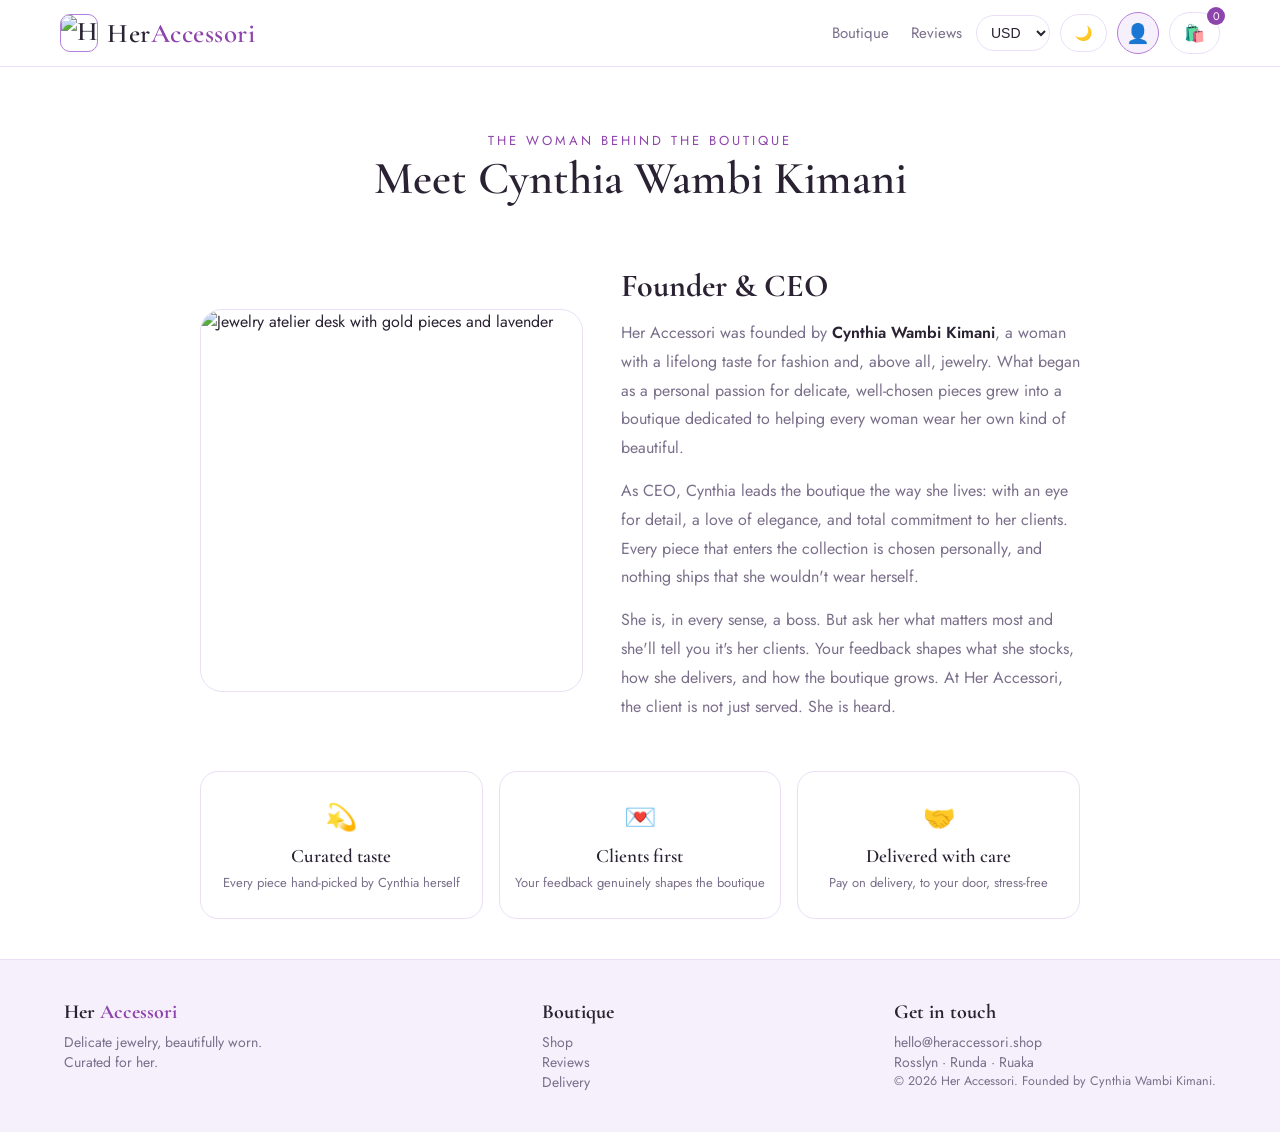
==== about.html @ 92bddcd9 "Fix order payload (no image in items), logo top-left + profile top-right, About page (CEO Cynthia Wa" ====
<!DOCTYPE html>
<html lang="en">
<head>
<meta charset="utf-8">
<meta name="viewport" content="width=device-width, initial-scale=1">
<title>About | Her Accessori</title>
<link rel="icon" href="https://media.base44.com/images/public/6abb9d8658ca4f3d10f85c7a/0ff64a871_generated_image.png">
<link href="https://fonts.googleapis.com/css2?family=Cormorant+Garamond:wght@500;600;700&family=Jost:wght@300;400;500;600&display=swap" rel="stylesheet">
<link rel="stylesheet" href="styles.css">
<style>
  .about-hero { text-align: center; padding: 64px 20px 30px; }
  .about-hero h1 { font-family: 'Cormorant Garamond', serif; font-size: 46px; font-weight: 600; }
  .about-hero .kicker { color: var(--accent); letter-spacing: 3px; font-size: 13px; text-transform: uppercase; }
  .about-grid { max-width: 920px; margin: 0 auto; display: grid; grid-template-columns: 1fr 1.2fr; gap: 38px; align-items: center; padding: 30px 20px 10px; }
  @media (max-width: 760px) { .about-grid { grid-template-columns: 1fr; } .about-hero h1 { font-size: 36px; } }
  .about-photo { border-radius: 22px; border: 1px solid var(--line); width: 100%; aspect-ratio: 1; object-fit: cover; }
  .about-text h2 { font-family: 'Cormorant Garamond', serif; font-size: 32px; margin-bottom: 14px; }
  .about-text p { color: var(--muted); font-size: 16px; line-height: 1.8; margin-bottom: 14px; }
  .ceo-name { color: var(--text); font-weight: 600; }
  .value-cards { display: grid; grid-template-columns: repeat(3, 1fr); gap: 16px; max-width: 920px; margin: 26px auto 0; padding: 0 20px; }
  @media (max-width: 760px) { .value-cards { grid-template-columns: 1fr; } }
</style>
</head>
<body>

<header>
  <div class="hbar">
    <a href="index.html" class="brand"><img class="logo-img" src="https://media.base44.com/images/public/6abb9d8658ca4f3d10f85c7a/0ff64a871_generated_image.png" alt="Her Accessori logo">Her <span class="dot">Accessori</span></a>
    <nav class="main">
      <a href="index.html">Boutique</a>
      <a href="reviews.html">Reviews</a>
    </nav>
    <div class="hbtns">
      <select class="currency-select" id="curSel" title="Currency"></select>
      <button class="theme-toggle" id="themeToggle" title="Switch to black mode">🌙</button>
      <button class="profile-btn" id="profileBtn" title="Your profile, cart and orders">👤</button>
      <button class="cart-btn" id="cartBtn" title="Your cart">🛍️<span class="cart-count">0</span></button>
    </div>
  </div>
</header>

<section class="about-hero">
  <div class="kicker">The woman behind the boutique</div>
  <h1>Meet Cynthia Wambi Kimani</h1>
</section>

<section class="about-grid">
  <img class="about-photo" src="https://media.base44.com/images/public/6abb9d8658ca4f3d10f85c7a/5a5b2b156_generated_image.png" alt="Jewelry atelier desk with gold pieces and lavender">
  <div class="about-text">
    <h2>Founder &amp; CEO</h2>
    <p>Her Accessori was founded by <span class="ceo-name">Cynthia Wambi Kimani</span>, a woman with a lifelong taste for fashion and, above all, jewelry. What began as a personal passion for delicate, well-chosen pieces grew into a boutique dedicated to helping every woman wear her own kind of beautiful.</p>
    <p>As CEO, Cynthia leads the boutique the way she lives: with an eye for detail, a love of elegance, and total commitment to her clients. Every piece that enters the collection is chosen personally, and nothing ships that she wouldn't wear herself.</p>
    <p>She is, in every sense, a boss. But ask her what matters most and she'll tell you it's her clients. Your feedback shapes what she stocks, how she delivers, and how the boutique grows. At Her Accessori, the client is not just served. She is heard.</p>
  </div>
</section>

<section class="value-cards">
  <div class="cat-card"><div class="cat-ico">💫</div><h3>Curated taste</h3><p style="color:var(--muted);font-size:13px;margin-top:6px">Every piece hand-picked by Cynthia herself</p></div>
  <div class="cat-card"><div class="cat-ico">💌</div><h3>Clients first</h3><p style="color:var(--muted);font-size:13px;margin-top:6px">Your feedback genuinely shapes the boutique</p></div>
  <div class="cat-card"><div class="cat-ico">🤝</div><h3>Delivered with care</h3><p style="color:var(--muted);font-size:13px;margin-top:6px">Pay on delivery, to your door, stress-free</p></div>
</section>

<footer>
  <div class="foot">
    <div>
      <h4>Her <span style="color:var(--accent)">Accessori</span></h4>
      <p>Delicate jewelry, beautifully worn.<br>Curated for her.</p>
    </div>
    <div>
      <h4>Boutique</h4>
      <p><a href="index.html">Shop</a><br><a href="reviews.html">Reviews</a><br><a href="index.html#delivery">Delivery</a></p>
    </div>
    <div>
      <h4>Get in touch</h4>
      <p><a href="mailto:hello@heraccessori.shop">hello@heraccessori.shop</a><br>Rosslyn · Runda · Ruaka</p>
      <p class="fine">© 2026 Her Accessori. Founded by Cynthia Wambi Kimani.</p>
    </div>
  </div>
</footer>

<script src="app.js"></script>
</body>
</html>
---- styles.css ----
/* ============ Her Accessori - lavender & white, with black mode ============ */
:root {
  --lav: #b57edc;
  --lav-soft: #e9ddf5;
  --lav-mist: #f6f0fc;
  --accent: #8e44ad;
  --gold: #c9a227;
  --bg: #ffffff;
  --surface: #ffffff;
  --text: #2a2233;
  --muted: #7a6f8a;
  --line: #eadff7;
  --shadow: 0 10px 30px rgba(142, 68, 173, .10);
}
[data-theme="dark"] {
  --lav: #b57edc;
  --lav-soft: #2b2136;
  --lav-mist: #201829;
  --accent: #c79be6;
  --gold: #d4b253;
  --bg: #0d0a10;
  --surface: #171020;
  --text: #f3ecfa;
  --muted: #a99cc0;
  --line: #2e2340;
  --shadow: 0 10px 30px rgba(0, 0, 0, .45);
}
* { margin: 0; padding: 0; box-sizing: border-box; }
html { scroll-behavior: smooth; }
body {
  font-family: 'Jost', sans-serif;
  background: var(--bg);
  color: var(--text);
  transition: background .3s, color .3s;
  overflow-x: hidden;
}
img { max-width: 100%; display: block; }
a { color: inherit; text-decoration: none; }
button { font-family: inherit; cursor: pointer; }
.serif { font-family: 'Cormorant Garamond', serif; }

/* ---------- header: logo top-left, nav, currency, profile + cart top-right ---------- */
header {
  position: sticky; top: 0; z-index: 50;
  background: color-mix(in srgb, var(--bg) 88%, transparent);
  backdrop-filter: blur(10px);
  border-bottom: 1px solid var(--line);
}
.hbar {
  max-width: 1200px; margin: 0 auto; padding: 12px 20px;
  display: flex; align-items: center; gap: 14px;
}
.profile-btn {
  width: 42px; height: 42px; border-radius: 50%;
  border: 1.5px solid var(--lav);
  background: var(--lav-mist);
  display: flex; align-items: center; justify-content: center;
  font-size: 19px; flex-shrink: 0; transition: transform .2s;
}
.profile-btn:hover { transform: scale(1.06); }
.brand { font-family: 'Cormorant Garamond', serif; font-size: 27px; font-weight: 600; letter-spacing: .5px; white-space: nowrap; color: var(--text); text-decoration: none; display: flex; align-items: center; }
.logo-img { width: 38px; height: 38px; border-radius: 10px; margin-right: 9px; object-fit: cover; border: 1px solid var(--lav); }
.brand .dot { color: var(--accent); }
nav.main { margin-left: auto; display: flex; gap: 22px; font-size: 15px; color: var(--muted); }
nav.main a:hover { color: var(--accent); }
.hbtns { display: flex; align-items: center; gap: 10px; }
.currency-select, .theme-toggle, .cart-btn {
  border: 1px solid var(--line); background: var(--surface); color: var(--text);
  border-radius: 999px; padding: 8px 14px; font-size: 14px;
  display: flex; align-items: center; gap: 6px;
}
.currency-select { padding: 8px 10px; }
.theme-toggle { border: 1px solid var(--line); background: var(--surface); }
.cart-btn { position: relative; font-size: 17px; }
.cart-count {
  position: absolute; top: -6px; right: -6px;
  background: var(--accent); color: #fff; font-size: 11px;
  min-width: 18px; height: 18px; border-radius: 9px;
  display: flex; align-items: center; justify-content: center; padding: 0 4px;
}

/* ---------- hero with slideshow behind intro ---------- */
.hero { position: relative; min-height: 78vh; display: flex; align-items: center; overflow: hidden; }
.slides { position: absolute; inset: 0; }
.slides img {
  position: absolute; inset: 0; width: 100%; height: 100%;
  object-fit: cover; opacity: 0; transition: opacity 1.4s ease;
}
.slides img.on { opacity: 1; }
.hero-tint {
  position: absolute; inset: 0;
  background: linear-gradient(100deg, color-mix(in srgb, var(--lav) 62%, #fff) 0%, color-mix(in srgb, var(--lav) 30%, transparent) 55%, color-mix(in srgb, var(--lav) 45%, #fff) 100%);
}
[data-theme="dark"] .hero-tint {
  background: linear-gradient(100deg, rgba(30, 18, 42, .88) 0%, rgba(30, 18, 42, .55) 55%, rgba(30, 18, 42, .78) 100%);
}
.hero-inner { position: relative; z-index: 2; max-width: 1200px; margin: 0 auto; padding: 90px 24px; width: 100%; }
.hero-kicker { font-size: 14px; letter-spacing: 4px; text-transform: uppercase; color: var(--gold); font-weight: 500; }
.hero h1 { font-family: 'Cormorant Garamond', serif; font-size: clamp(42px, 6vw, 68px); font-weight: 600; line-height: 1.05; max-width: 620px; margin: 14px 0 18px; }
.hero p.sub { max-width: 480px; font-size: 17px; color: var(--text); opacity: .85; margin-bottom: 26px; }
.hero-cta {
  display: inline-block; background: #fff; color: #6a3b93;
  border: none; border-radius: 999px; padding: 14px 34px;
  font-size: 16px; letter-spacing: 1px; font-weight: 500;
  box-shadow: var(--shadow); transition: transform .2s;
}
.hero-cta:hover { transform: translateY(-2px); }

/* ---------- categories ---------- */
.section { max-width: 1200px; margin: 0 auto; padding: 60px 24px; }
.sec-title { font-family: 'Cormorant Garamond', serif; font-size: 38px; font-weight: 600; text-align: center; }
.sec-sub { text-align: center; color: var(--muted); margin-top: 6px; font-size: 15px; }
.cat-grid {
  display: grid; grid-template-columns: repeat(auto-fit, minmax(150px, 1fr));
  gap: 16px; margin-top: 34px;
}
.cat-card {
  background: var(--surface); border: 1px solid var(--line); border-radius: 18px;
  padding: 26px 12px; text-align: center; cursor: pointer;
  transition: transform .2s, box-shadow .2s;
}
.cat-card:hover { transform: translateY(-4px); box-shadow: var(--shadow); border-color: var(--lav); }
.cat-card.sel { border-color: var(--accent); background: var(--lav-mist); }
.cat-ico { font-size: 26px; }
.cat-card h3 { font-family: 'Cormorant Garamond', serif; font-size: 19px; font-weight: 600; margin-top: 8px; }

/* ---------- products ---------- */
.prod-grid {
  display: grid; grid-template-columns: repeat(auto-fill, minmax(230px, 1fr));
  gap: 22px; margin-top: 34px;
}
.p-card {
  background: var(--surface); border: 1px solid var(--line); border-radius: 20px;
  overflow: hidden; transition: transform .2s, box-shadow .2s;
}
.p-card:hover { transform: translateY(-4px); box-shadow: var(--shadow); }
.p-img { width: 100%; aspect-ratio: 1; object-fit: cover; background: var(--lav-mist); }
.p-body { padding: 14px 16px 18px; }
.p-name { font-family: 'Cormorant Garamond', serif; font-size: 21px; font-weight: 600; }
.p-desc { color: var(--muted); font-size: 13.5px; margin: 6px 0 10px; min-height: 34px; }
.p-row { display: flex; align-items: center; justify-content: space-between; gap: 8px; }
.p-price { font-size: 17px; font-weight: 600; color: var(--accent); }
.add-btn {
  background: var(--accent); color: #fff; border: none; border-radius: 999px;
  padding: 9px 18px; font-size: 14px; transition: opacity .2s;
}
.add-btn:hover { opacity: .88; }
.empty-state {
  grid-column: 1 / -1; text-align: center; padding: 70px 20px;
  color: var(--muted); background: var(--lav-mist); border-radius: 20px;
  border: 1px dashed var(--lav);
}
.empty-state .big { font-family: 'Cormorant Garamond', serif; font-size: 30px; color: var(--text); margin-bottom: 8px; }

/* ---------- footer ---------- */
footer { border-top: 1px solid var(--line); background: var(--lav-mist); margin-top: 40px; }
.foot { max-width: 1200px; margin: 0 auto; padding: 40px 24px; display: flex; flex-wrap: wrap; gap: 30px; justify-content: space-between; }
.foot h4 { font-family: 'Cormorant Garamond', serif; font-size: 20px; margin-bottom: 8px; }
.foot p, .foot a { color: var(--muted); font-size: 14px; }
.foot a:hover { color: var(--accent); }
.foot .fine { font-size: 12.5px; }

/* ---------- forms / pages ---------- */
.page { max-width: 520px; margin: 0 auto; padding: 70px 24px 90px; }
.page-wide { max-width: 900px; }
.card { background: var(--surface); border: 1px solid var(--line); border-radius: 22px; padding: 34px 30px; box-shadow: var(--shadow); }
.card h1 { font-family: 'Cormorant Garamond', serif; font-size: 34px; font-weight: 600; margin-bottom: 4px; }
.card .sub { color: var(--muted); font-size: 15px; margin-bottom: 22px; }
.f-group { margin-bottom: 16px; }
.f-group label { display: block; font-size: 13px; letter-spacing: 1px; text-transform: uppercase; color: var(--muted); margin-bottom: 6px; }
.f-group input, .f-group select, .f-group textarea {
  width: 100%; padding: 12px 14px; border-radius: 12px;
  border: 1px solid var(--line); background: var(--bg); color: var(--text); font-size: 15px; font-family: inherit;
}
.f-group textarea { min-height: 90px; resize: vertical; }
.f-group input:focus, .f-group select:focus, .f-group textarea:focus { outline: 2px solid var(--lav); border-color: transparent; }
.btn-main {
  width: 100%; background: linear-gradient(120deg, var(--accent), var(--lav));
  color: #fff; border: none; border-radius: 999px; padding: 14px; font-size: 16px; letter-spacing: .5px;
  margin-top: 6px; transition: opacity .2s;
}
.btn-main:hover { opacity: .92; }
.btn-ghost { background: none; border: 1.5px solid var(--lav); color: var(--accent); border-radius: 999px; padding: 12px 26px; font-size: 15px; }
.msg { border-radius: 12px; padding: 12px 14px; font-size: 14px; margin-bottom: 14px; display: none; }
.msg.err { background: #fdecea; color: #a4232b; }
.msg.ok { background: #e8f7ee; color: #177245; }
[data-theme="dark"] .msg.err { background: #3b1a1d; color: #f2a0a6; }
[data-theme="dark"] .msg.ok { background: #16301f; color: #93e2b3; }

/* ---------- account tabs ---------- */
.tabs { display: flex; gap: 8px; margin-bottom: 22px; flex-wrap: wrap; }
.tab { border: 1px solid var(--line); background: var(--surface); color: var(--muted); border-radius: 999px; padding: 9px 20px; font-size: 14px; }
.tab.on { background: var(--accent); border-color: var(--accent); color: #fff; }
.cart-line { display: flex; gap: 14px; align-items: center; padding: 12px 0; border-bottom: 1px solid var(--line); }
.cart-line img { width: 58px; height: 58px; border-radius: 12px; object-fit: cover; }
.qty { display: flex; align-items: center; gap: 8px; }
.qty button { width: 26px; height: 26px; border-radius: 8px; border: 1px solid var(--line); background: var(--bg); color: var(--text); }
.order-card { border: 1px solid var(--line); border-radius: 16px; padding: 16px; margin-bottom: 14px; background: var(--surface); }
.ref { font-weight: 600; color: var(--accent); letter-spacing: 1px; }
.status-pill { display: inline-block; padding: 3px 12px; border-radius: 999px; font-size: 12px; background: var(--lav-soft); color: var(--accent); }
.invoice-box { background: var(--lav-mist); border: 1px solid var(--lav); border-radius: 14px; padding: 16px; margin-top: 10px; font-size: 14px; }

/* ---------- checkout ---------- */
.total-row { display: flex; justify-content: space-between; padding: 7px 0; font-size: 15px; }
.total-row.grand { border-top: 2px solid var(--lav); margin-top: 6px; padding-top: 12px; font-size: 18px; font-weight: 600; }
.pay-note { background: var(--lav-mist); border-radius: 14px; padding: 14px 16px; font-size: 14px; color: var(--text); margin: 14px 0; }
.bolt-btn {
  display: inline-flex; align-items: center; gap: 8px;
  background: #34d186; color: #06281a; border: none; border-radius: 999px;
  padding: 12px 24px; font-size: 15px; font-weight: 600; margin-top: 12px;
}

@media (max-width: 760px) {
  nav.main { display: none; }
  .brand { font-size: 22px; }
  .hero { min-height: 66vh; }
}
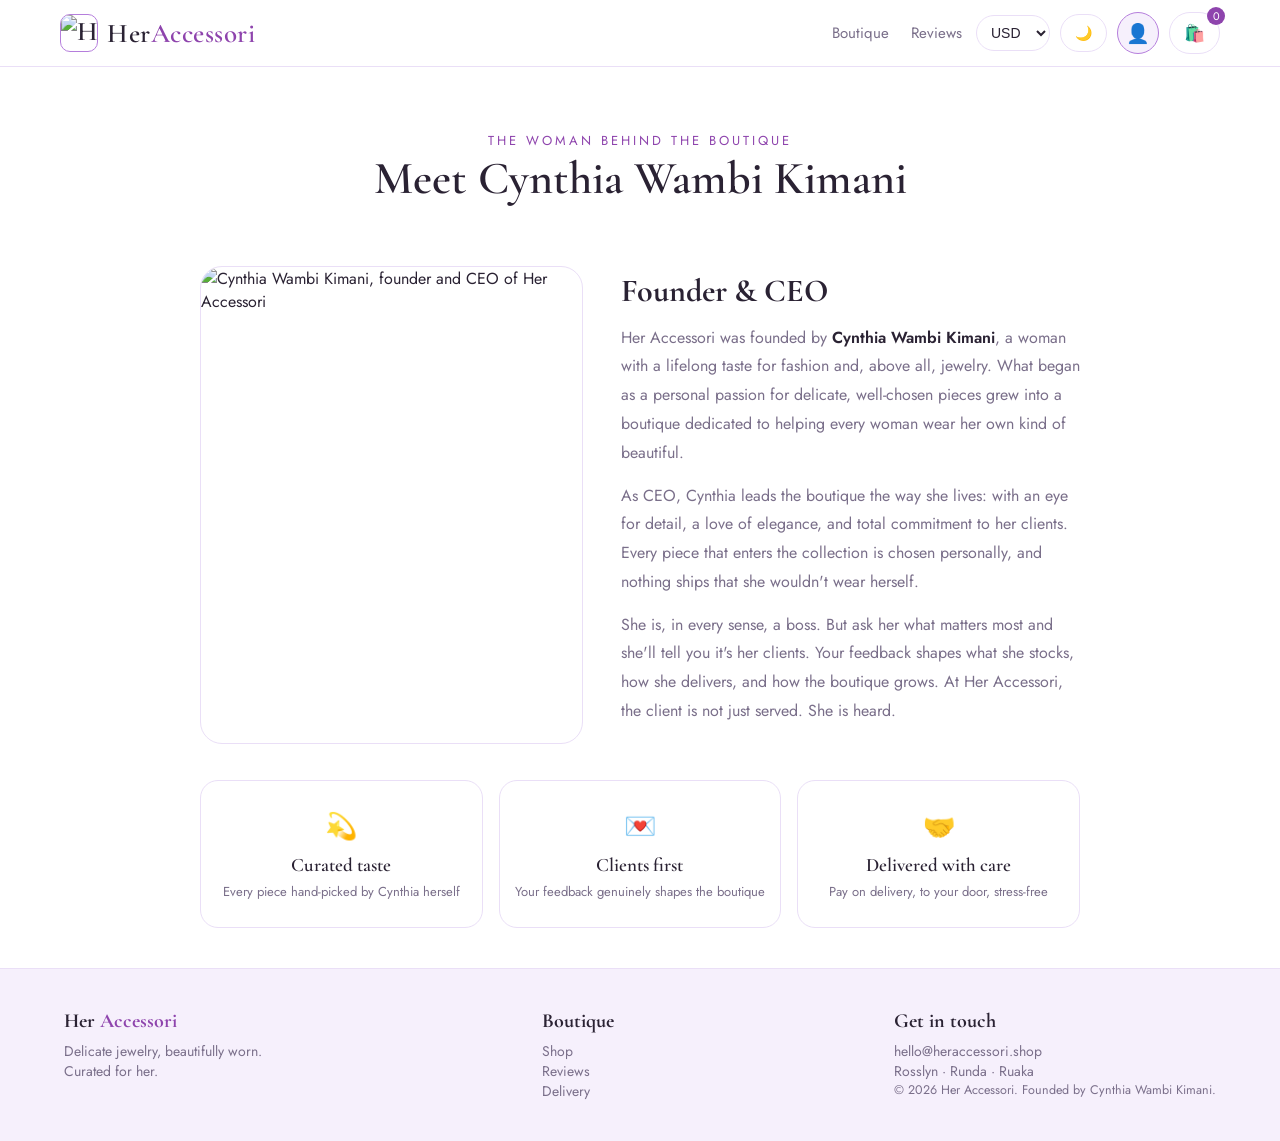
==== commit 46e03885: "About page: use Cynthia's portrait" ====
--- a/about.html
+++ b/about.html
@@ -13,7 +13,7 @@
   .about-hero .kicker { color: var(--accent); letter-spacing: 3px; font-size: 13px; text-transform: uppercase; }
   .about-grid { max-width: 920px; margin: 0 auto; display: grid; grid-template-columns: 1fr 1.2fr; gap: 38px; align-items: center; padding: 30px 20px 10px; }
   @media (max-width: 760px) { .about-grid { grid-template-columns: 1fr; } .about-hero h1 { font-size: 36px; } }
-  .about-photo { border-radius: 22px; border: 1px solid var(--line); width: 100%; aspect-ratio: 1; object-fit: cover; }
+  .about-photo { border-radius: 22px; border: 1px solid var(--line); width: 100%; aspect-ratio: 4/5; object-fit: cover; object-position: top; }
   .about-text h2 { font-family: 'Cormorant Garamond', serif; font-size: 32px; margin-bottom: 14px; }
   .about-text p { color: var(--muted); font-size: 16px; line-height: 1.8; margin-bottom: 14px; }
   .ceo-name { color: var(--text); font-weight: 600; }
@@ -45,7 +45,7 @@
 </section>
 
 <section class="about-grid">
-  <img class="about-photo" src="https://media.base44.com/images/public/6abb9d8658ca4f3d10f85c7a/5a5b2b156_generated_image.png" alt="Jewelry atelier desk with gold pieces and lavender">
+  <img class="about-photo" src="https://base44.app/api/apps/6abb9d8658ca4f3d10f85c7a/files/mp/public/6abb9d8658ca4f3d10f85c7a/5bc099745_cynthia_portrait2.jpg" alt="Cynthia Wambi Kimani, founder and CEO of Her Accessori">
   <div class="about-text">
     <h2>Founder &amp; CEO</h2>
     <p>Her Accessori was founded by <span class="ceo-name">Cynthia Wambi Kimani</span>, a woman with a lifelong taste for fashion and, above all, jewelry. What began as a personal passion for delicate, well-chosen pieces grew into a boutique dedicated to helping every woman wear her own kind of beautiful.</p>
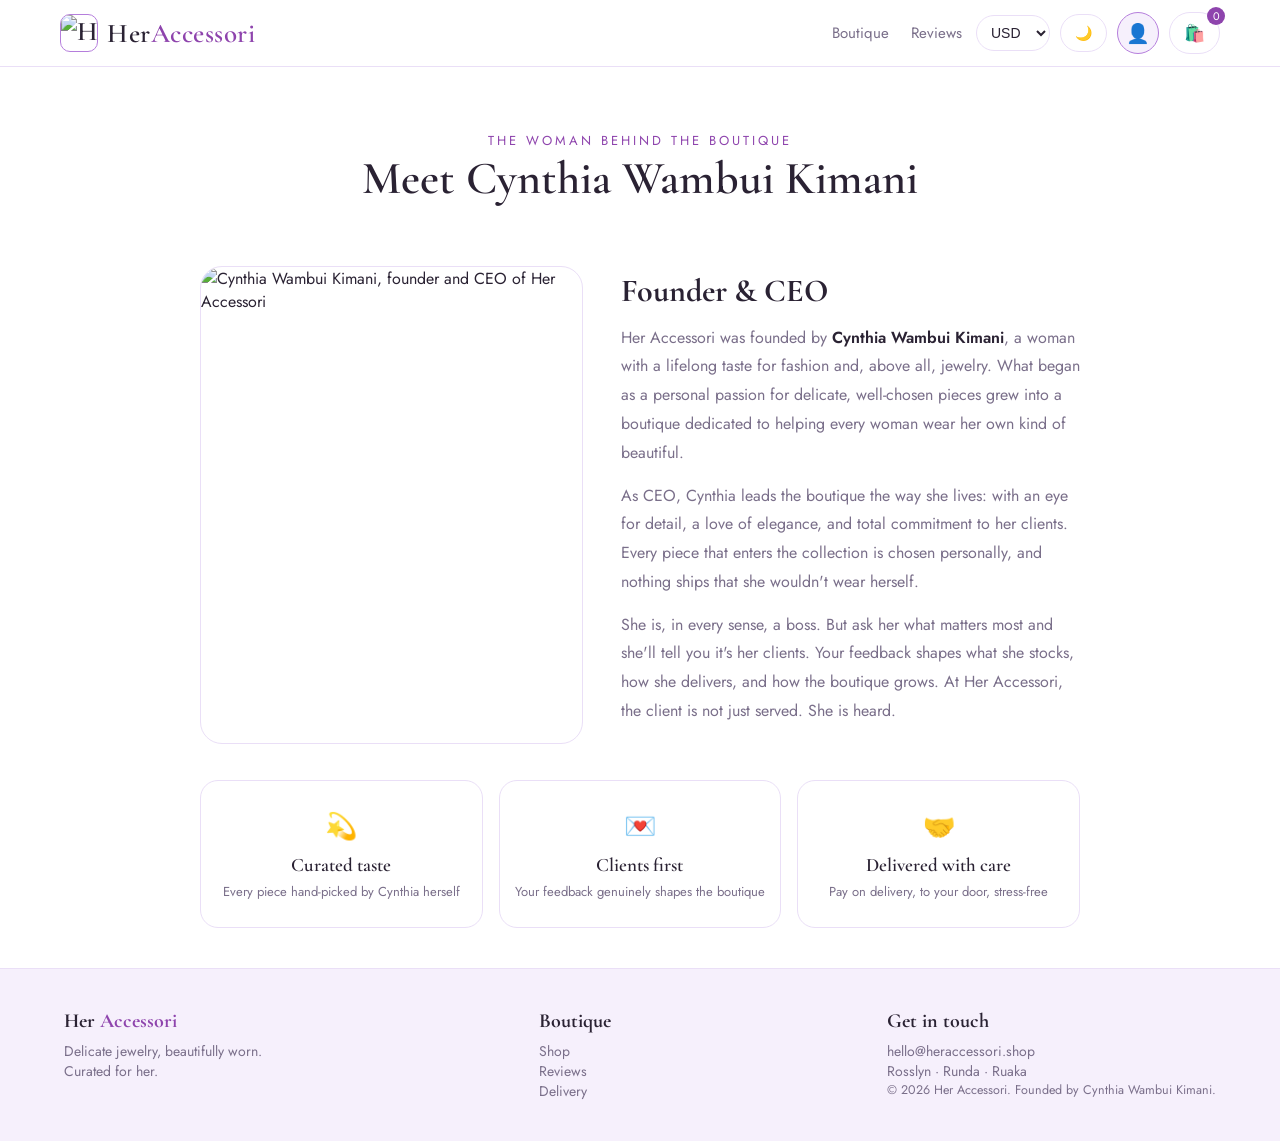
==== commit 1bb30bd8: "Fix CEO name spelling: Wambui" ====
--- a/about.html
+++ b/about.html
@@ -41,14 +41,14 @@
 
 <section class="about-hero">
   <div class="kicker">The woman behind the boutique</div>
-  <h1>Meet Cynthia Wambi Kimani</h1>
+  <h1>Meet Cynthia Wambui Kimani</h1>
 </section>
 
 <section class="about-grid">
-  <img class="about-photo" src="https://base44.app/api/apps/6abb9d8658ca4f3d10f85c7a/files/mp/public/6abb9d8658ca4f3d10f85c7a/5bc099745_cynthia_portrait2.jpg" alt="Cynthia Wambi Kimani, founder and CEO of Her Accessori">
+  <img class="about-photo" src="https://base44.app/api/apps/6abb9d8658ca4f3d10f85c7a/files/mp/public/6abb9d8658ca4f3d10f85c7a/5bc099745_cynthia_portrait2.jpg" alt="Cynthia Wambui Kimani, founder and CEO of Her Accessori">
   <div class="about-text">
     <h2>Founder &amp; CEO</h2>
-    <p>Her Accessori was founded by <span class="ceo-name">Cynthia Wambi Kimani</span>, a woman with a lifelong taste for fashion and, above all, jewelry. What began as a personal passion for delicate, well-chosen pieces grew into a boutique dedicated to helping every woman wear her own kind of beautiful.</p>
+    <p>Her Accessori was founded by <span class="ceo-name">Cynthia Wambui Kimani</span>, a woman with a lifelong taste for fashion and, above all, jewelry. What began as a personal passion for delicate, well-chosen pieces grew into a boutique dedicated to helping every woman wear her own kind of beautiful.</p>
     <p>As CEO, Cynthia leads the boutique the way she lives: with an eye for detail, a love of elegance, and total commitment to her clients. Every piece that enters the collection is chosen personally, and nothing ships that she wouldn't wear herself.</p>
     <p>She is, in every sense, a boss. But ask her what matters most and she'll tell you it's her clients. Your feedback shapes what she stocks, how she delivers, and how the boutique grows. At Her Accessori, the client is not just served. She is heard.</p>
   </div>
@@ -73,7 +73,7 @@
     <div>
       <h4>Get in touch</h4>
       <p><a href="mailto:hello@heraccessori.shop">hello@heraccessori.shop</a><br>Rosslyn · Runda · Ruaka</p>
-      <p class="fine">© 2026 Her Accessori. Founded by Cynthia Wambi Kimani.</p>
+      <p class="fine">© 2026 Her Accessori. Founded by Cynthia Wambui Kimani.</p>
     </div>
   </div>
 </footer>
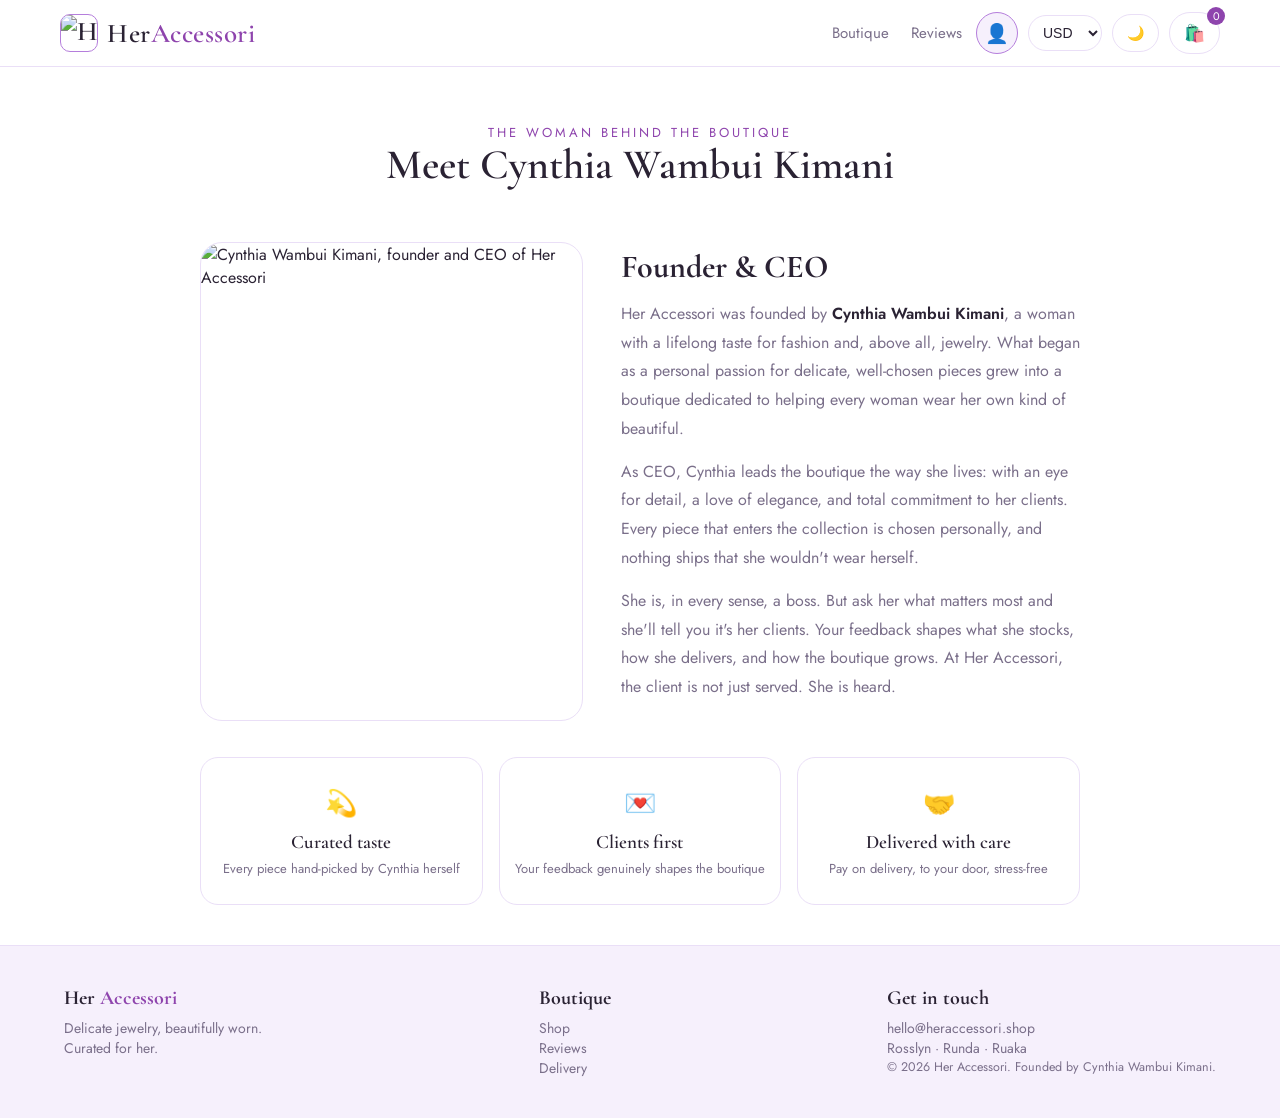
==== commit 01a96cac: "Mobile menu: hamburger dropdown, solid header above hero, space-between bar, mobile sizing pass" ====
--- a/about.html
+++ b/about.html
@@ -8,11 +8,19 @@
 <link href="https://fonts.googleapis.com/css2?family=Cormorant+Garamond:wght@500;600;700&family=Jost:wght@300;400;500;600&display=swap" rel="stylesheet">
 <link rel="stylesheet" href="styles.css">
 <style>
-  .about-hero { text-align: center; padding: 64px 20px 30px; }
-  .about-hero h1 { font-family: 'Cormorant Garamond', serif; font-size: 46px; font-weight: 600; }
+  .about-hero { text-align: center; padding: 56px 20px 24px; }
+  .about-hero h1 { font-family: 'Cormorant Garamond', serif; font-size: 42px; font-weight: 600; line-height: 1.1; }
   .about-hero .kicker { color: var(--accent); letter-spacing: 3px; font-size: 13px; text-transform: uppercase; }
   .about-grid { max-width: 920px; margin: 0 auto; display: grid; grid-template-columns: 1fr 1.2fr; gap: 38px; align-items: center; padding: 30px 20px 10px; }
-  @media (max-width: 760px) { .about-grid { grid-template-columns: 1fr; } .about-hero h1 { font-size: 36px; } }
+  @media (max-width: 760px) {
+    .about-grid { grid-template-columns: 1fr; gap: 24px; padding: 20px 18px 0; }
+    .about-hero { padding: 36px 18px 16px; }
+    .about-hero h1 { font-size: 30px; }
+    .about-text h2 { font-size: 26px; }
+    .about-text p { font-size: 15px; line-height: 1.7; }
+    .about-photo { width: min(300px, 82%); margin: 0 auto; display: block; }
+    .value-cards { padding: 0 16px; }
+  }
   .about-photo { border-radius: 22px; border: 1px solid var(--line); width: 100%; aspect-ratio: 4/5; object-fit: cover; object-position: top; }
   .about-text h2 { font-family: 'Cormorant Garamond', serif; font-size: 32px; margin-bottom: 14px; }
   .about-text p { color: var(--muted); font-size: 16px; line-height: 1.8; margin-bottom: 14px; }
@@ -35,7 +43,15 @@
       <button class="theme-toggle" id="themeToggle" title="Switch to black mode">🌙</button>
       <button class="profile-btn" id="profileBtn" title="Your profile, cart and orders">👤</button>
       <button class="cart-btn" id="cartBtn" title="Your cart">🛍️<span class="cart-count">0</span></button>
+      <button class="menu-btn" id="menuBtn" title="Menu">☰</button>
     </div>
+  </div>
+  <div class="menu-panel" id="menuPanel">
+    <nav>
+      <a href="index.html">Boutique</a>
+      <a href="reviews.html">Reviews</a>
+    </nav>
+    <div class="menu-controls"></div>
   </div>
 </header>
 
--- a/styles.css
+++ b/styles.css
@@ -42,13 +42,13 @@
 /* ---------- header: logo top-left, nav, currency, profile + cart top-right ---------- */
 header {
   position: sticky; top: 0; z-index: 50;
-  background: color-mix(in srgb, var(--bg) 88%, transparent);
-  backdrop-filter: blur(10px);
+  background: var(--bg);
   border-bottom: 1px solid var(--line);
 }
 .hbar {
   max-width: 1200px; margin: 0 auto; padding: 12px 20px;
   display: flex; align-items: center; gap: 14px;
+  justify-content: space-between;
 }
 .profile-btn {
   width: 42px; height: 42px; border-radius: 50%;
@@ -64,6 +64,20 @@
 nav.main { margin-left: auto; display: flex; gap: 22px; font-size: 15px; color: var(--muted); }
 nav.main a:hover { color: var(--accent); }
 .hbtns { display: flex; align-items: center; gap: 10px; }
+.menu-btn {
+  display: none; width: 36px; height: 36px; border-radius: 10px;
+  border: 1.5px solid var(--lav); background: var(--lav-mist);
+  align-items: center; justify-content: center; font-size: 17px; flex-shrink: 0;
+}
+.menu-panel {
+  display: none; position: absolute; top: 100%; left: 0; right: 0;
+  background: var(--bg); border-bottom: 1px solid var(--line);
+  padding: 6px 20px 18px; box-shadow: 0 22px 34px rgba(0,0,0,.14);
+}
+.menu-panel.open { display: block; }
+.menu-panel nav a { display: block; padding: 12px 0; font-size: 16px; color: var(--text); border-bottom: 1px solid var(--line); }
+.menu-panel nav a:last-child { border-bottom: none; }
+.menu-controls { display: flex; gap: 10px; margin-top: 14px; flex-wrap: wrap; }
 .currency-select, .theme-toggle, .cart-btn {
   border: 1px solid var(--line); background: var(--surface); color: var(--text);
   border-radius: 999px; padding: 8px 14px; font-size: 14px;
@@ -212,6 +226,19 @@
 
 @media (max-width: 760px) {
   nav.main { display: none; }
-  .brand { font-size: 22px; }
+  .menu-btn { display: flex; }
+  .hbtns > .currency-select, .hbtns > .theme-toggle, .hbtns > .cart-btn { display: none; }
+  .brand { font-size: 20px; }
+  .logo-img { width: 32px; height: 32px; border-radius: 8px; margin-right: 7px; }
+  .hbar { padding: 10px 12px; gap: 8px; }
+  .hbtns { gap: 6px; }
+  .profile-btn { width: 36px; height: 36px; font-size: 16px; }
+  .currency-select, .theme-toggle { padding: 7px 10px; font-size: 13px; }
+  .cart-btn { padding: 7px 11px; font-size: 13px; }
   .hero { min-height: 66vh; }
 }
+@media (max-width: 420px) {
+  .hbar { gap: 6px; }
+  .hbtns { gap: 5px; }
+  .theme-toggle { padding: 7px 8px; }
+}
